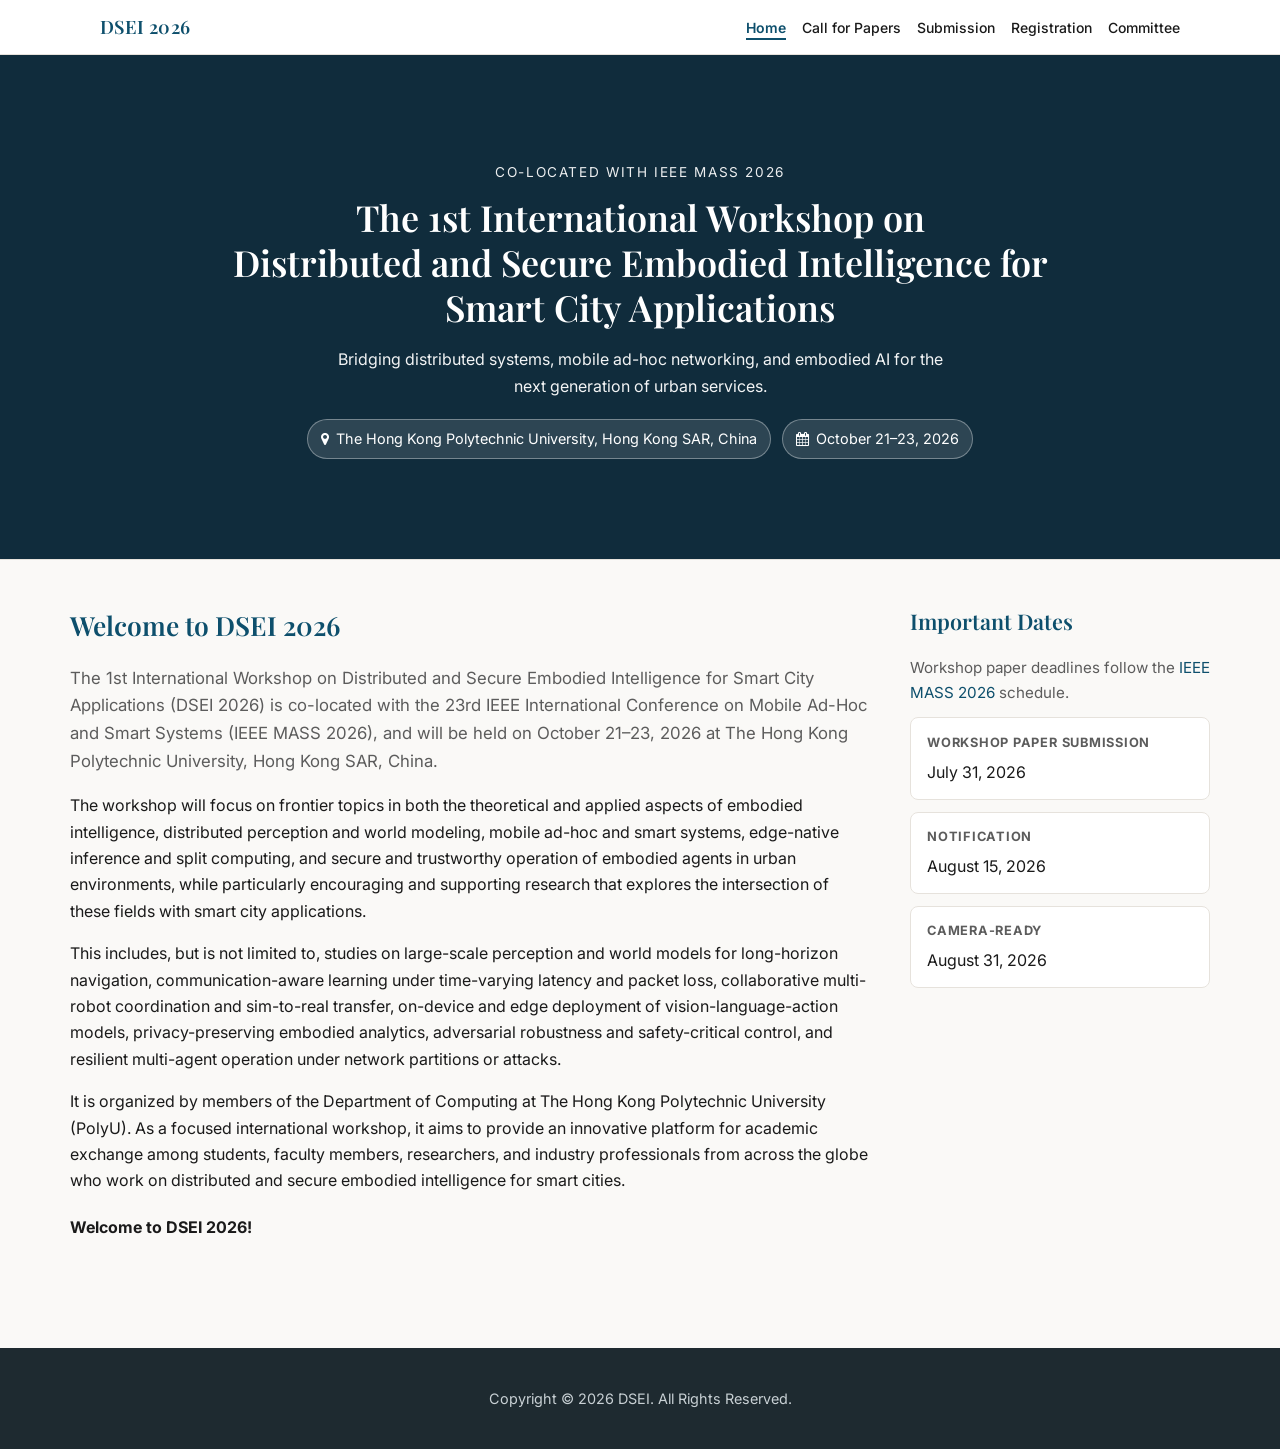
==== index.html @ 14ee4980 "DSEI 2026 workshop site" ====
<!DOCTYPE html>
<html lang="en">
<head>
    <meta charset="utf-8">
    <meta name="viewport" content="width=device-width, initial-scale=1.0">
    <meta name="description" content="DSEI 2026 — The 1st International Workshop on Distributed and Secure Embodied Intelligence for Smart City Applications, co-located with IEEE MASS 2026.">
    <meta name="keywords" content="DSEI 2026, IEEE MASS, Embodied Intelligence, Smart City, Edge AI, Mobile Ad-Hoc Networks, PolyU">
    <title>DSEI 2026 | Home</title>
    <link rel="preconnect" href="https://fonts.googleapis.com">
    <link rel="preconnect" href="https://fonts.gstatic.com" crossorigin>
    <link href="https://fonts.googleapis.com/css2?family=Inter:wght@300;400;500;600;700&family=Playfair+Display:ital,wght@0,500;0,600;0,700;1,500&display=swap" rel="stylesheet">
    <link rel="stylesheet" href="https://cdnjs.cloudflare.com/ajax/libs/font-awesome/4.7.0/css/font-awesome.min.css" integrity="sha512-SfTiTlX6kk+qcp1LVZCOMMf9vYdYUR8PP4NpKGXXN1nviwr1V6S16ctzsInVVBdyJ/44b/PACKGhFOyWWtN5kw==" crossorigin="anonymous" referrerpolicy="no-referrer">
    <link rel="stylesheet" href="dsei.css">
</head>
<body>
    <header id="header">
        <div class="inner">
            <div class="brand">
                <a href="index.html"><strong>DSEI 2026</strong></a>
            </div>
            <button class="mobile-toggle" type="button" aria-label="Toggle menu" onclick="document.querySelector('.main-nav').classList.toggle('open')">
                <i class="fa fa-bars"></i>
            </button>
            <nav class="main-nav">
                <ul>
                    <li><a href="index.html" class="active">Home</a></li>
                    <li><a href="cfp.html">Call for Papers</a></li>
                    <li><a href="submission.html">Submission</a></li>
                    <li><a href="registration.html">Registration</a></li>
                    <li><a href="committee.html">Committee</a></li>
                </ul>
            </nav>
        </div>
    </header>

    <section id="hero">
        <div class="hero-inner">
            <p class="hero-kicker">Co-located with IEEE MASS 2026</p>
            <h1>The 1st International Workshop on<br>Distributed and Secure Embodied Intelligence for Smart City Applications</h1>
            <p style="opacity:0.95; max-width: 38rem; margin: 0 auto; font-size: 1rem;">
                Bridging distributed systems, mobile ad-hoc networking, and embodied AI for the next generation of urban services.
            </p>
            <div class="hero-badges">
                <span class="hero-badge"><i class="fa fa-map-marker"></i> The Hong Kong Polytechnic University, Hong Kong SAR, China</span>
                <span class="hero-badge"><i class="fa fa-calendar"></i> October 21–23, 2026</span>
            </div>
        </div>
    </section>

    <main>
        <div class="main-layout">
            <div class="main-primary">
                <section id="home">
                    <div class="container">
                        <h2>Welcome to DSEI 2026</h2>
                        <p class="lead">
                            The 1st International Workshop on Distributed and Secure Embodied Intelligence for Smart City Applications (DSEI 2026) is co-located with the 23rd IEEE International Conference on Mobile Ad-Hoc and Smart Systems (IEEE MASS 2026), and will be held on October 21–23, 2026 at The Hong Kong Polytechnic University, Hong Kong SAR, China.
                        </p>
                        <p>
                            The workshop will focus on frontier topics in both the theoretical and applied aspects of embodied intelligence, distributed perception and world modeling, mobile ad-hoc and smart systems, edge-native inference and split computing, and secure and trustworthy operation of embodied agents in urban environments, while particularly encouraging and supporting research that explores the intersection of these fields with smart city applications.
                        </p>
                        <p>
                            This includes, but is not limited to, studies on large-scale perception and world models for long-horizon navigation, communication-aware learning under time-varying latency and packet loss, collaborative multi-robot coordination and sim-to-real transfer, on-device and edge deployment of vision-language-action models, privacy-preserving embodied analytics, adversarial robustness and safety-critical control, and resilient multi-agent operation under network partitions or attacks.
                        </p>
                        <p>
                            It is organized by members of the Department of Computing at The Hong Kong Polytechnic University (PolyU). As a focused international workshop, it aims to provide an innovative platform for academic exchange among students, faculty members, researchers, and industry professionals from across the globe who work on distributed and secure embodied intelligence for smart cities.
                        </p>
                        <p style="margin-top: 1.25rem;"><strong>Welcome to DSEI 2026!</strong></p>
                    </div>
                </section>
            </div>

            <aside class="main-sidebar" aria-labelledby="dates-heading">
                <section id="dates" class="dates-sidebar-section">
                    <div class="container">
                        <h2 id="dates-heading">Important Dates</h2>
                        <p class="lead">Workshop paper deadlines follow the <a href="https://mass-conf.github.io/2026/index.html">IEEE MASS 2026</a> schedule.</p>
                        <div class="dates-grid">
                            <div class="date-item">
                                <strong>Workshop paper submission</strong>
                                July 31, 2026
                            </div>
                            <div class="date-item">
                                <strong>Notification</strong>
                                August 15, 2026
                            </div>
                            <div class="date-item">
                                <strong>Camera-ready</strong>
                                August 31, 2026
                            </div>
                        </div>
                    </div>
                </section>
            </aside>
        </div>
    </main>

    <footer>
        <div class="container">
            <p>Copyright © 2026 DSEI.  All Rights Reserved.</p>
        </div>
    </footer>

    <script>
        (function () {
            var nav = document.querySelector('.main-nav');
            nav.querySelectorAll('a').forEach(function (a) {
                a.addEventListener('click', function () {
                    if (window.innerWidth <= 900) nav.classList.remove('open');
                });
            });
        })();
    </script>
</body>
</html>
---- dsei.css ----
:root {
    --bg: #faf9f7;
    --surface: #ffffff;
    --text: #1a1a1a;
    --muted: #5c5c5c;
    --accent: #0d4f6c;
    --accent-soft: #e8f2f6;
    --border: #e6e2dc;
    --hero-overlay: rgba(13, 40, 55, 0.72);
}
* { box-sizing: border-box; }
html { scroll-behavior: smooth; }
body {
    margin: 0;
    font-family: "Inter", system-ui, sans-serif;
    font-size: 16px;
    line-height: 1.65;
    color: var(--text);
    background: var(--bg);
}
a { color: var(--accent); text-decoration: none; }
a:hover { text-decoration: underline; }

/* Header */
#header {
    position: sticky;
    top: 0;
    z-index: 100;
    background: rgba(255, 255, 255, 0.95);
    backdrop-filter: blur(8px);
    border-bottom: 1px solid var(--border);
}
#header .inner {
    max-width: 1120px;
    margin: 0 auto;
    padding: 0.75rem 1.25rem;
    display: flex;
    align-items: center;
    justify-content: space-between;
    gap: 1rem;
}
.brand {
    display: flex;
    flex-direction: column;
    gap: 0.1rem;
}
.brand a {
    text-decoration: none;
    color: inherit;
}
.brand a:hover { text-decoration: none; }
.brand strong {
    font-family: "Playfair Display", Georgia, serif;
    font-size: 1.15rem;
    font-weight: 600;
    color: var(--accent);
    letter-spacing: 0.02em;
}
.main-nav ul {
    list-style: none;
    margin: 0;
    padding: 0;
    display: flex;
    flex-wrap: wrap;
    gap: 0.25rem 1rem;
    align-items: center;
}
.main-nav a {
    font-size: 0.875rem;
    font-weight: 500;
    color: var(--text);
    text-decoration: none;
    padding: 0.35rem 0;
}
.main-nav a:hover { color: var(--accent); text-decoration: none; }
.main-nav a.active {
    color: var(--accent);
    font-weight: 600;
    border-bottom: 2px solid var(--accent);
    padding-bottom: 0.15rem;
}
.mobile-toggle {
    display: none;
    background: none;
    border: 1px solid var(--border);
    padding: 0.4rem 0.65rem;
    border-radius: 4px;
    cursor: pointer;
}
@media (max-width: 900px) {
    .main-nav { display: none; width: 100%; }
    .main-nav.open { display: block; }
    .main-nav ul { flex-direction: column; align-items: flex-start; padding: 0.5rem 0; }
    .mobile-toggle { display: block; }
    #header .inner { flex-wrap: wrap; }
}

/* Hero */
#hero {
    position: relative;
    min-height: 420px;
    display: flex;
    align-items: center;
    justify-content: center;
    text-align: center;
    color: #fff;
    background: #1a3a4a url("https://yinlaetitia.github.io/isbdai2026/img/page/polyu.jpg") center/cover no-repeat;
}
#hero::before {
    content: "";
    position: absolute;
    inset: 0;
    background: var(--hero-overlay);
}
.hero-inner {
    position: relative;
    z-index: 1;
    max-width: 900px;
    padding: 3rem 1.25rem 3.5rem;
}
.hero-kicker {
    font-size: 0.85rem;
    text-transform: uppercase;
    letter-spacing: 0.12em;
    opacity: 0.92;
    margin-bottom: 0.75rem;
}
.hero-inner h1 {
    font-family: "Playfair Display", Georgia, serif;
    font-weight: 600;
    font-size: clamp(1.5rem, 4vw, 2.25rem);
    line-height: 1.25;
    margin: 0 0 1rem;
}
.hero-badges {
    display: flex;
    flex-wrap: wrap;
    gap: 0.65rem;
    justify-content: center;
    margin-top: 1.25rem;
}
.hero-badge {
    display: inline-flex;
    align-items: center;
    gap: 0.4rem;
    font-size: 0.9rem;
    padding: 0.45rem 0.85rem;
    background: rgba(255, 255, 255, 0.12);
    border: 1px solid rgba(255, 255, 255, 0.35);
    border-radius: 999px;
}

/* Sections */
main { padding-bottom: 3rem; }
.container {
    max-width: 900px;
    margin: 0 auto;
    padding: 0 1.25rem;
}
section {
    padding: 2.75rem 0;
    border-bottom: 1px solid var(--border);
}
main > .main-layout > .main-primary > section:last-child { border-bottom: none; }

/* Two-column layout */
.main-layout {
    display: grid;
    grid-template-columns: minmax(0, 1fr) minmax(260px, 300px);
    gap: 2rem 2.5rem;
    max-width: 1180px;
    margin: 0 auto;
    padding: 0 1.25rem;
    align-items: start;
}
.main-primary {
    min-width: 0;
}
.main-primary section .container {
    max-width: none;
    margin: 0;
    padding-left: 0;
    padding-right: 0;
}
.main-sidebar {
    position: sticky;
    top: 4rem;
    align-self: start;
}
.main-sidebar .container {
    max-width: none;
    margin: 0;
    padding-left: 0;
    padding-right: 0;
}
.main-sidebar .dates-sidebar-section {
    padding: 2.75rem 0;
    border-bottom: none;
}
.main-sidebar .dates-sidebar-section h2 {
    font-size: 1.35rem;
    margin-bottom: 0.65rem;
}
.main-sidebar .dates-sidebar-section .lead {
    font-size: 0.95rem;
    margin-bottom: 0.75rem;
}
.main-sidebar .dates-grid {
    grid-template-columns: 1fr;
    margin-top: 0.5rem;
}
.main-sidebar .date-item {
    padding: 0.85rem 1rem;
}
@media (max-width: 960px) {
    .main-layout {
        grid-template-columns: 1fr;
        gap: 0;
    }
    .main-sidebar {
        position: static;
        border-top: 1px solid var(--border);
    }
    .main-sidebar .dates-sidebar-section {
        padding: 2.75rem 0;
    }
    .main-primary section .container {
        padding-left: 0;
        padding-right: 0;
    }
}
h2 {
    font-family: "Playfair Display", Georgia, serif;
    font-size: 1.65rem;
    font-weight: 600;
    color: var(--accent);
    margin: 0 0 1rem;
}
h3 {
    font-size: 1.1rem;
    font-weight: 600;
    margin: 1.5rem 0 0.6rem;
    color: var(--text);
}
.lead {
    font-size: 1.05rem;
    color: var(--muted);
}
ul.clean {
    margin: 0.5rem 0 0;
    padding-left: 1.2rem;
}
ul.clean li { margin: 0.35rem 0; }

.card {
    background: var(--surface);
    border: 1px solid var(--border);
    border-radius: 8px;
    padding: 1.25rem 1.35rem;
    margin: 1rem 0;
}
.dates-grid {
    display: grid;
    grid-template-columns: repeat(auto-fill, minmax(240px, 1fr));
    gap: 0.75rem;
    margin-top: 1rem;
}
.date-item {
    background: var(--surface);
    border: 1px solid var(--border);
    border-radius: 8px;
    padding: 1rem 1.1rem;
}
.date-item strong {
    display: block;
    font-size: 0.8rem;
    text-transform: uppercase;
    letter-spacing: 0.06em;
    color: var(--muted);
    margin-bottom: 0.35rem;
}
.track {
    margin: 1.25rem 0;
}
.track h3 {
    font-family: "Playfair Display", Georgia, serif;
    font-size: 1.15rem;
    color: var(--accent);
    margin-top: 0;
}
.people-grid {
    display: grid;
    gap: 1rem;
    margin-top: 1rem;
}
.person {
    padding: 1rem 1.1rem;
    background: var(--surface);
    border: 1px solid var(--border);
    border-radius: 8px;
}
.person-name {
    display: block;
    margin-bottom: 0.2rem;
    font-weight: 600;
    color: #1565c0;
    text-decoration: none;
}
.person-name:hover { text-decoration: underline; }
.person .meta { font-size: 0.9rem; color: var(--muted); }
.pc-list {
    columns: 2;
    column-gap: 2rem;
    margin: 0.5rem 0 0;
    padding-left: 1.2rem;
}
@media (max-width: 640px) {
    .pc-list { columns: 1; }
}
footer {
    background: #1e2a30;
    color: #c8d0d4;
    padding: 2rem 1.25rem;
    font-size: 0.9rem;
    text-align: center;
}
footer .container { max-width: 900px; }
footer a { color: #9ec9dd; }
footer p { margin: 0.4rem 0; }
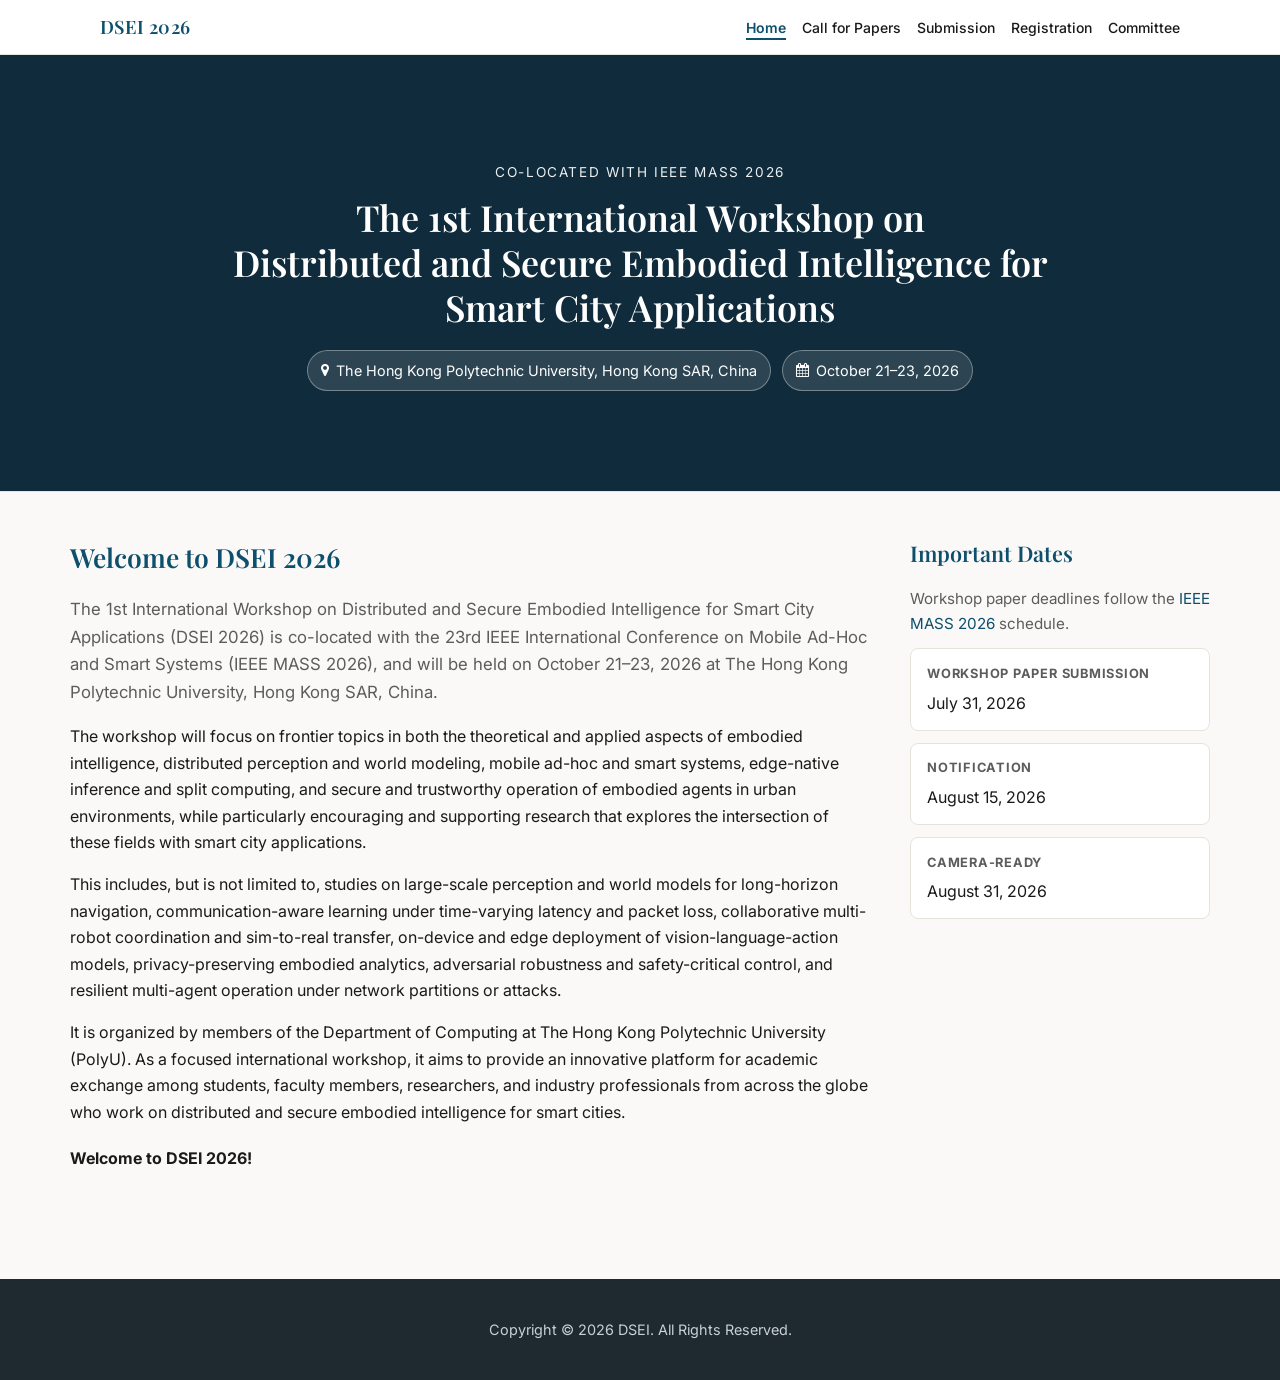
==== commit 9437fd50: "." ====
--- a/index.html
+++ b/index.html
@@ -19,7 +19,11 @@
                 <a href="index.html"><strong>DSEI 2026</strong></a>
             </div>
             <button class="mobile-toggle" type="button" aria-label="Toggle menu" onclick="document.querySelector('.main-nav').classList.toggle('open')">
-                <i class="fa fa-bars"></i>
+                <svg class="mobile-toggle-icon" width="24" height="24" viewBox="0 0 24 24" aria-hidden="true" focusable="false">
+                    <circle cx="5" cy="12" r="2.5" fill="#111111"/>
+                    <circle cx="12" cy="12" r="2.5" fill="#111111"/>
+                    <circle cx="19" cy="12" r="2.5" fill="#111111"/>
+                </svg>
             </button>
             <nav class="main-nav">
                 <ul>
@@ -37,9 +41,6 @@
         <div class="hero-inner">
             <p class="hero-kicker">Co-located with IEEE MASS 2026</p>
             <h1>The 1st International Workshop on<br>Distributed and Secure Embodied Intelligence for Smart City Applications</h1>
-            <p style="opacity:0.95; max-width: 38rem; margin: 0 auto; font-size: 1rem;">
-                Bridging distributed systems, mobile ad-hoc networking, and embodied AI for the next generation of urban services.
-            </p>
             <div class="hero-badges">
                 <span class="hero-badge"><i class="fa fa-map-marker"></i> The Hong Kong Polytechnic University, Hong Kong SAR, China</span>
                 <span class="hero-badge"><i class="fa fa-calendar"></i> October 21–23, 2026</span>
--- a/dsei.css
+++ b/dsei.css
@@ -81,17 +81,27 @@
 }
 .mobile-toggle {
     display: none;
-    background: none;
-    border: 1px solid var(--border);
-    padding: 0.4rem 0.65rem;
-    border-radius: 4px;
+    background: #ffffff;
+    border: 1px solid rgba(0, 0, 0, 0.18);
+    padding: 0.5rem 0.85rem;
+    border-radius: 8px;
     cursor: pointer;
+    color: #111111;
+    font-size: 1.6rem;
+    line-height: 1;
+    box-shadow: 0 1px 4px rgba(0, 0, 0, 0.12);
+    -webkit-tap-highlight-color: transparent;
+}
+/* 内联 SVG 三点，不依赖 Font Awesome 字体（移动端 CDN 失败时仍可见） */
+.mobile-toggle-icon {
+    display: block;
+    flex-shrink: 0;
 }
 @media (max-width: 900px) {
     .main-nav { display: none; width: 100%; }
     .main-nav.open { display: block; }
     .main-nav ul { flex-direction: column; align-items: flex-start; padding: 0.5rem 0; }
-    .mobile-toggle { display: block; }
+    .mobile-toggle { display: inline-flex; align-items: center; justify-content: center; }
     #header .inner { flex-wrap: wrap; }
 }
 
